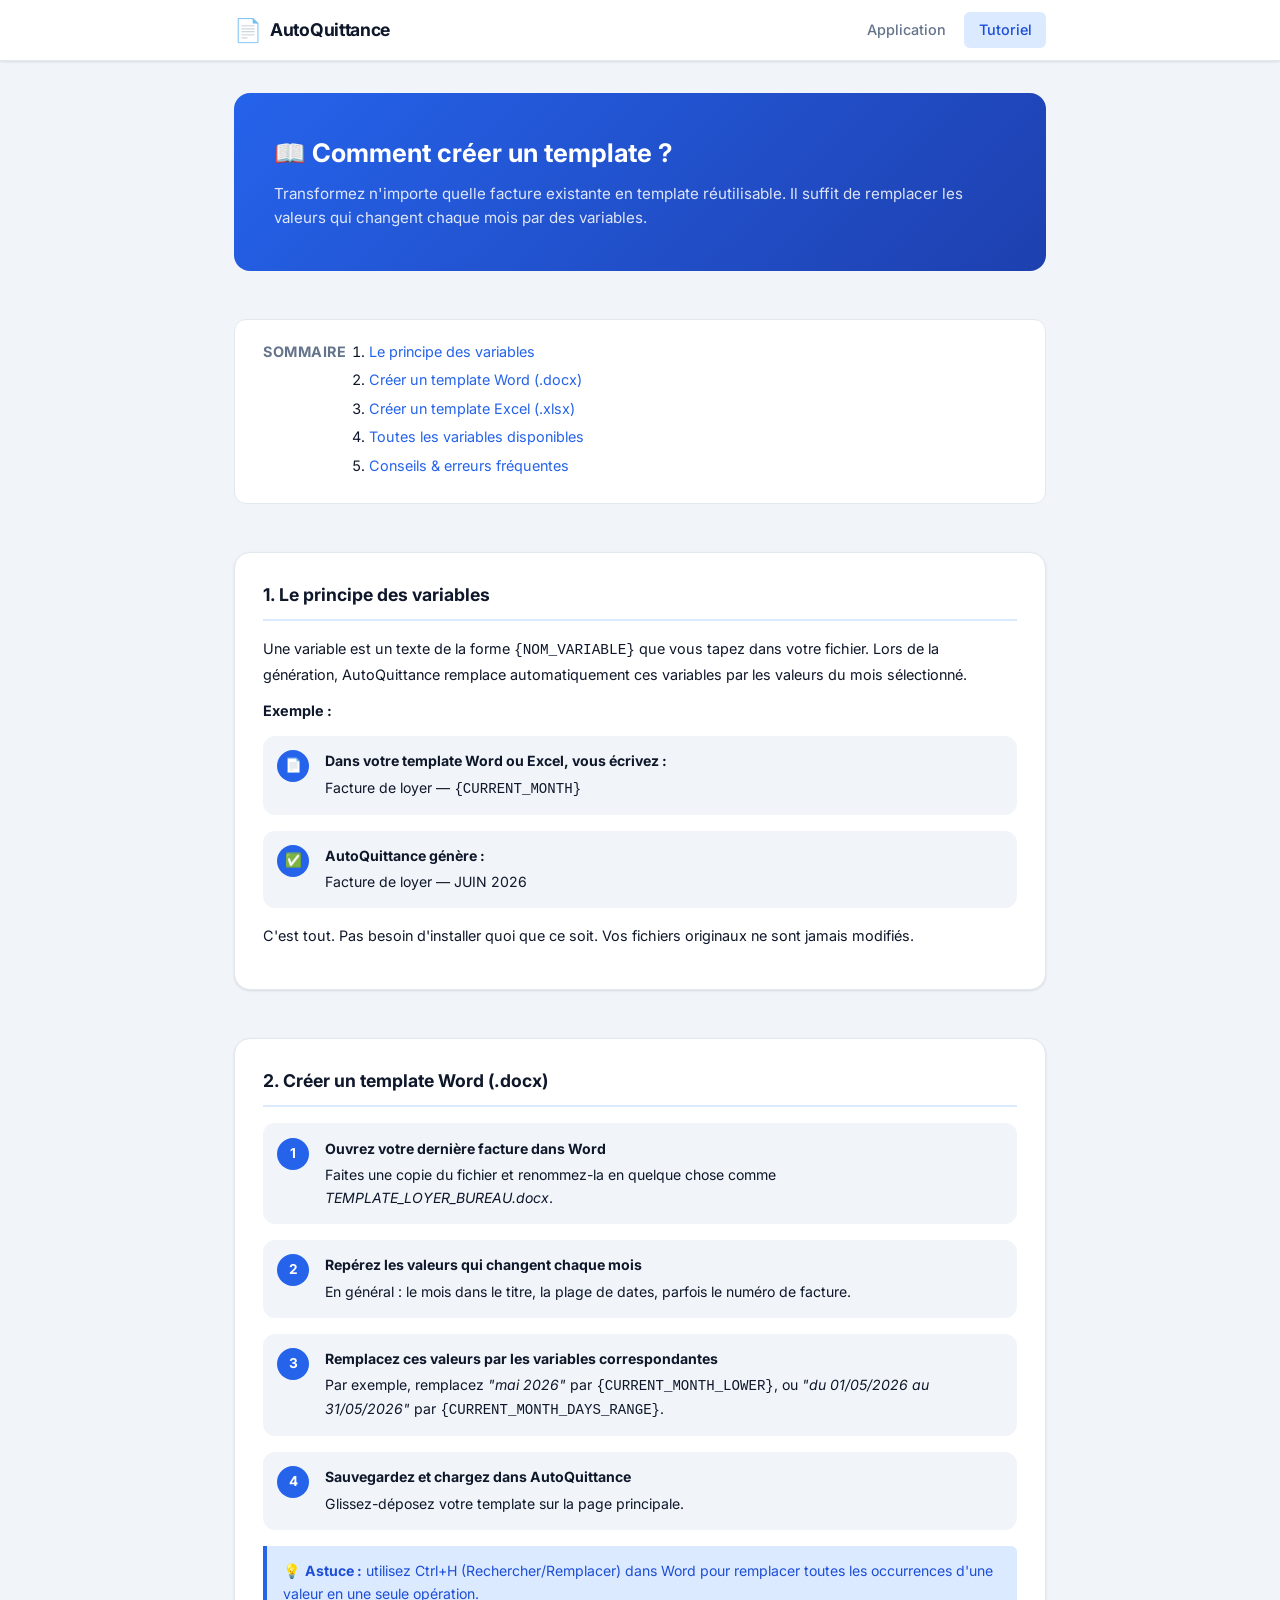
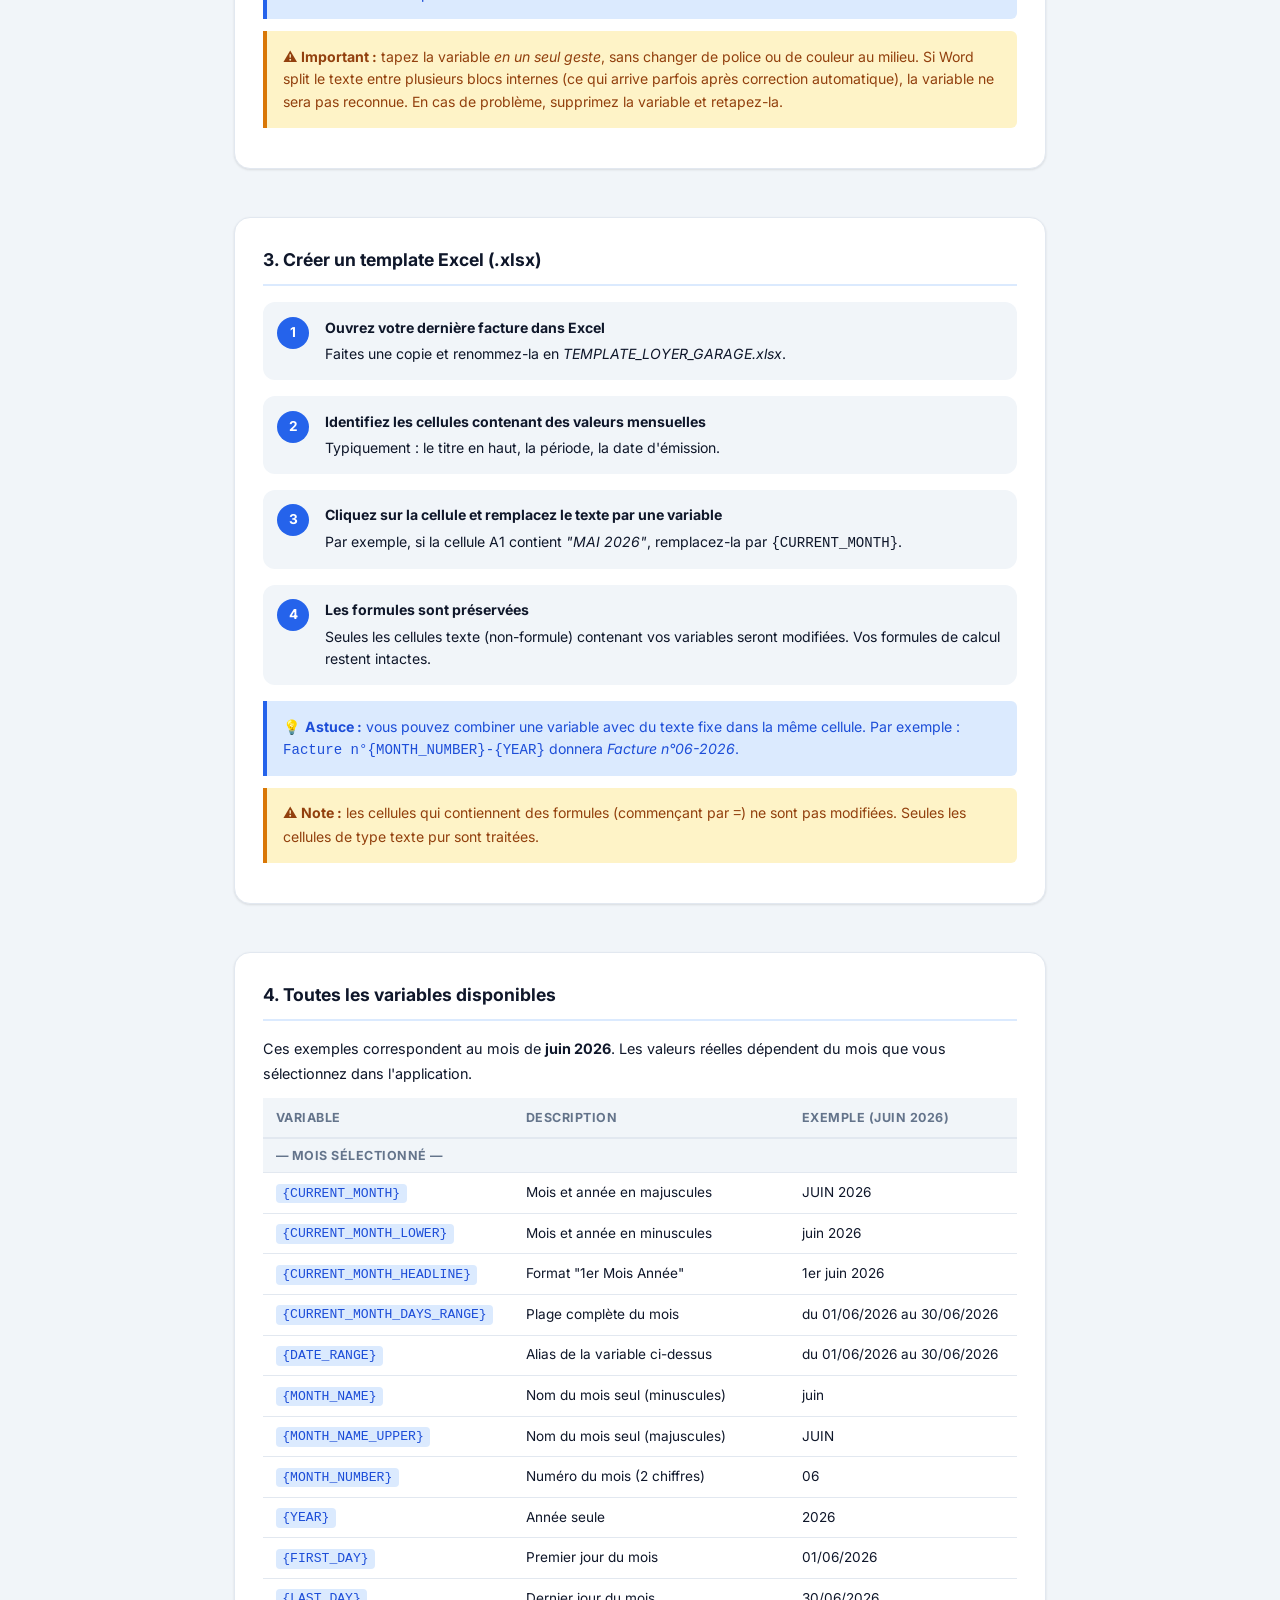
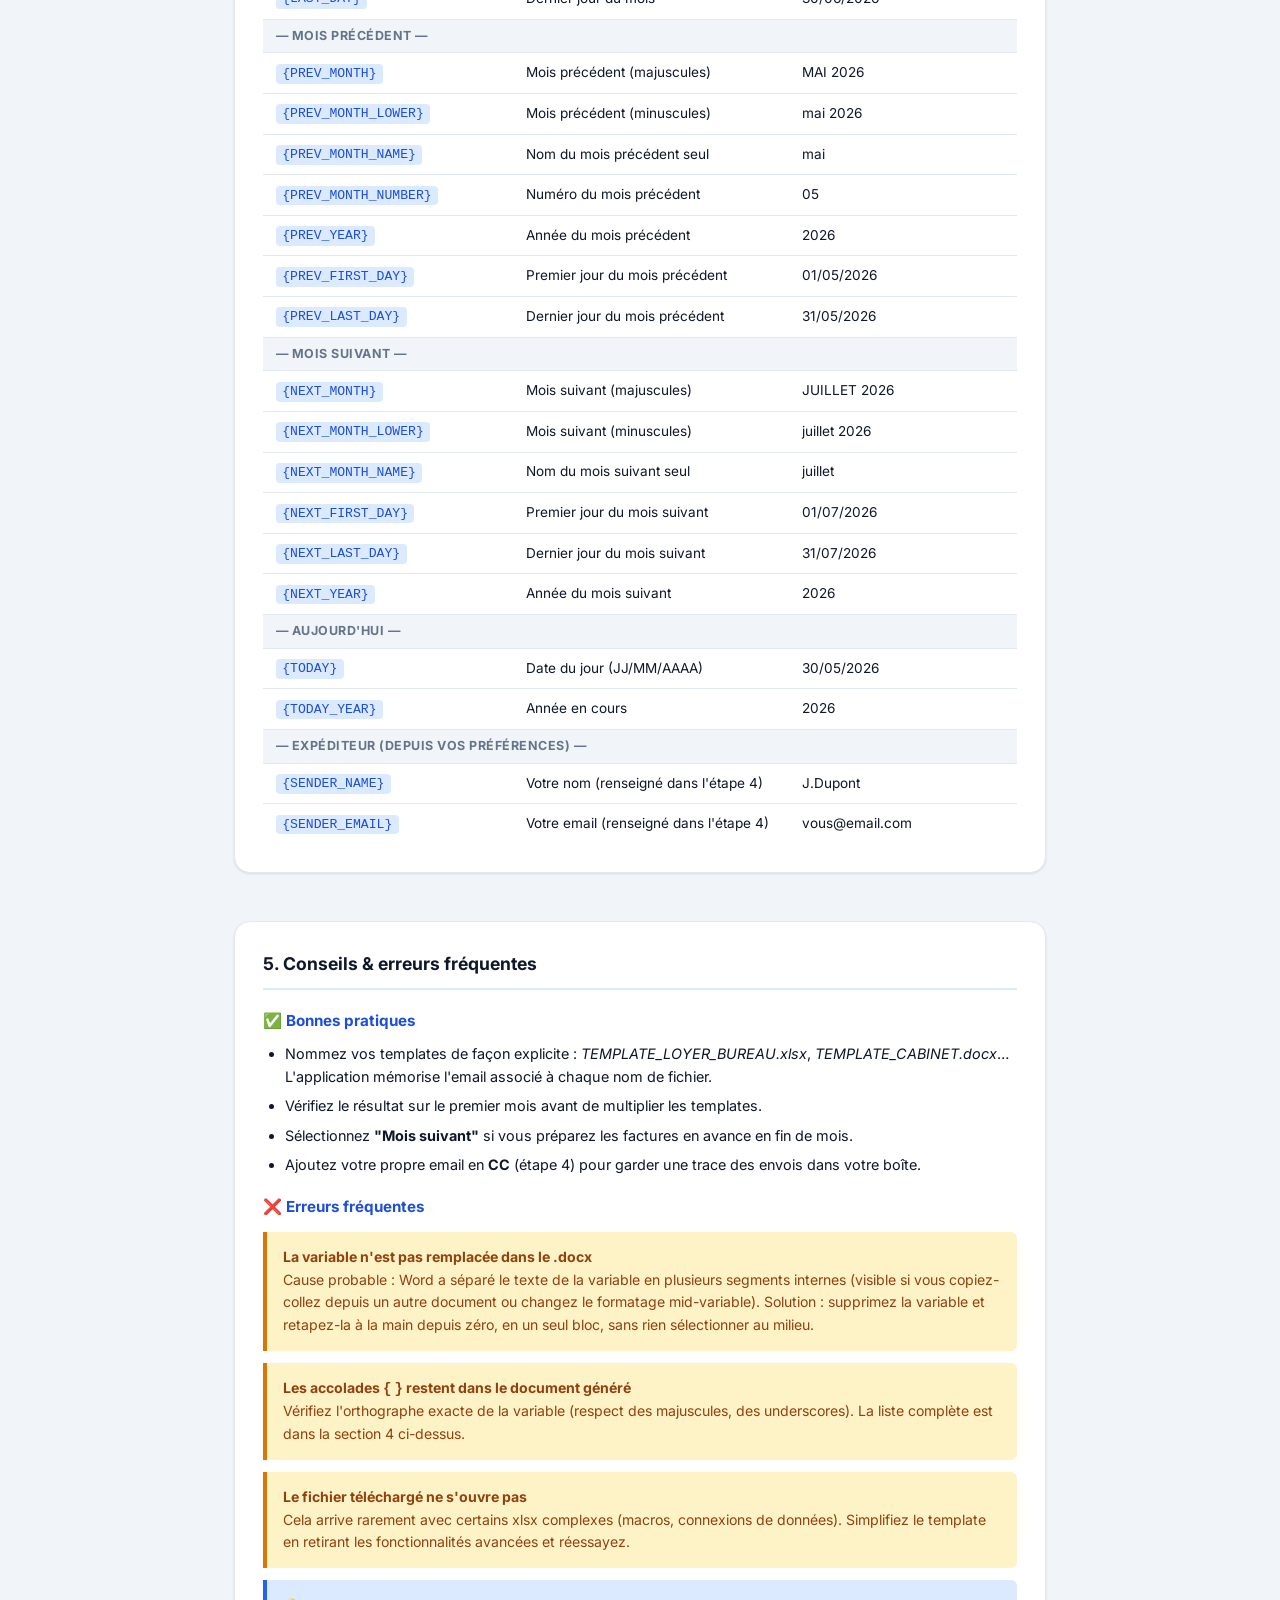
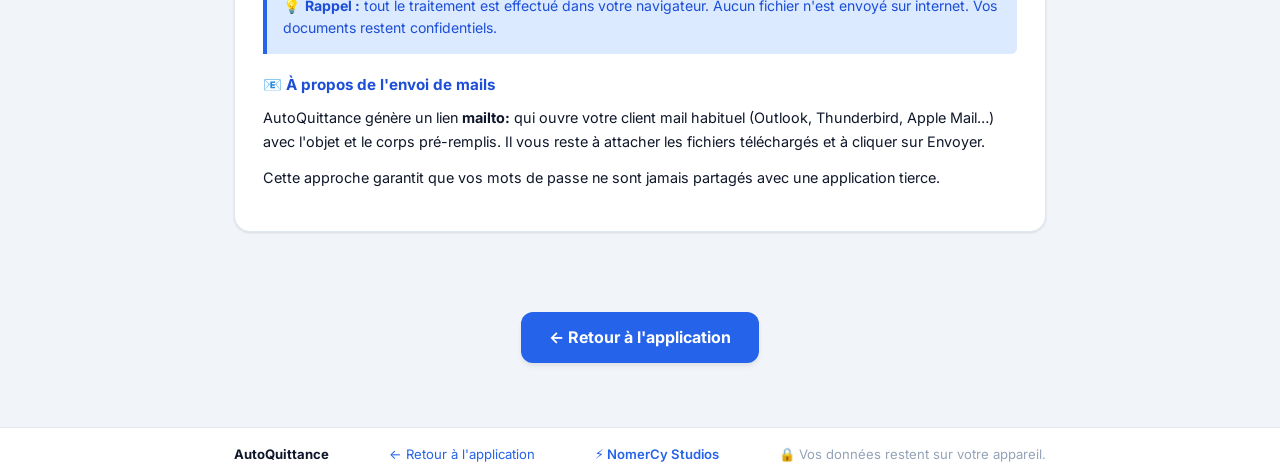
==== tutorial.html @ ab0f0307 "Initial commit - AutoQuittance v1.0" ====
<!DOCTYPE html>
<html lang="fr">
<head>
  <meta charset="UTF-8">
  <meta name="viewport" content="width=device-width, initial-scale=1.0">
  <title>Tutoriel — AutoQuittance</title>
  <link rel="preconnect" href="https://fonts.googleapis.com">
  <link rel="stylesheet" href="https://fonts.googleapis.com/css2?family=Inter:wght@400;500;600;700&display=swap">
  <link rel="stylesheet" href="style.css">
</head>
<body>

  <header>
    <div class="header-inner">
      <a href="index.html" class="logo">
        <span class="logo-icon">📄</span>
        <span class="logo-text">AutoQuittance</span>
      </a>
      <nav>
        <a href="index.html" class="nav-link">Application</a>
        <a href="tutorial.html" class="nav-link active">Tutoriel</a>
      </nav>
    </div>
  </header>

  <main class="tutorial-main">

    <!-- Hero -->
    <div class="tutorial-hero">
      <h1>📖 Comment créer un template ?</h1>
      <p>
        Transformez n'importe quelle facture existante en template réutilisable.
        Il suffit de remplacer les valeurs qui changent chaque mois par des variables.
      </p>
    </div>

    <!-- Table of contents -->
    <nav class="toc">
      <h3>Sommaire</h3>
      <ol>
        <li><a href="#principe">Le principe des variables</a></li>
        <li><a href="#word">Créer un template Word (.docx)</a></li>
        <li><a href="#excel">Créer un template Excel (.xlsx)</a></li>
        <li><a href="#variables">Toutes les variables disponibles</a></li>
        <li><a href="#conseils">Conseils &amp; erreurs fréquentes</a></li>
      </ol>
    </nav>

    <!-- Section 1: Principe -->
    <section class="tutorial-section" id="principe">
      <h2>1. Le principe des variables</h2>
      <p>
        Une variable est un texte de la forme <code>{NOM_VARIABLE}</code> que vous tapez
        dans votre fichier. Lors de la génération, AutoQuittance remplace automatiquement
        ces variables par les valeurs du mois sélectionné.
      </p>
      <p><strong>Exemple :</strong></p>
      <div class="step-block">
        <div class="step-number">📄</div>
        <div class="step-content">
          <strong>Dans votre template Word ou Excel, vous écrivez :</strong>
          Facture de loyer — <code>{CURRENT_MONTH}</code>
        </div>
      </div>
      <div class="step-block">
        <div class="step-number">✅</div>
        <div class="step-content">
          <strong>AutoQuittance génère :</strong>
          Facture de loyer — JUIN 2026
        </div>
      </div>
      <p>
        C'est tout. Pas besoin d'installer quoi que ce soit.
        Vos fichiers originaux ne sont jamais modifiés.
      </p>
    </section>

    <!-- Section 2: Word -->
    <section class="tutorial-section" id="word">
      <h2>2. Créer un template Word (.docx)</h2>

      <div class="step-block">
        <div class="step-number">1</div>
        <div class="step-content">
          <strong>Ouvrez votre dernière facture dans Word</strong>
          Faites une copie du fichier et renommez-la en quelque chose comme
          <em>TEMPLATE_LOYER_BUREAU.docx</em>.
        </div>
      </div>

      <div class="step-block">
        <div class="step-number">2</div>
        <div class="step-content">
          <strong>Repérez les valeurs qui changent chaque mois</strong>
          En général : le mois dans le titre, la plage de dates, parfois le numéro de facture.
        </div>
      </div>

      <div class="step-block">
        <div class="step-number">3</div>
        <div class="step-content">
          <strong>Remplacez ces valeurs par les variables correspondantes</strong>
          Par exemple, remplacez <em>"mai 2026"</em> par <code>{CURRENT_MONTH_LOWER}</code>,
          ou <em>"du 01/05/2026 au 31/05/2026"</em> par <code>{CURRENT_MONTH_DAYS_RANGE}</code>.
        </div>
      </div>

      <div class="step-block">
        <div class="step-number">4</div>
        <div class="step-content">
          <strong>Sauvegardez et chargez dans AutoQuittance</strong>
          Glissez-déposez votre template sur la page principale.
        </div>
      </div>

      <div class="tip-box">
        💡 <strong>Astuce :</strong> utilisez Ctrl+H (Rechercher/Remplacer) dans Word pour
        remplacer toutes les occurrences d'une valeur en une seule opération.
      </div>

      <div class="warning-box">
        ⚠️ <strong>Important :</strong> tapez la variable <em>en un seul geste</em>, sans
        changer de police ou de couleur au milieu. Si Word split le texte entre plusieurs
        blocs internes (ce qui arrive parfois après correction automatique), la variable
        ne sera pas reconnue. En cas de problème, supprimez la variable et retapez-la.
      </div>
    </section>

    <!-- Section 3: Excel -->
    <section class="tutorial-section" id="excel">
      <h2>3. Créer un template Excel (.xlsx)</h2>

      <div class="step-block">
        <div class="step-number">1</div>
        <div class="step-content">
          <strong>Ouvrez votre dernière facture dans Excel</strong>
          Faites une copie et renommez-la en <em>TEMPLATE_LOYER_GARAGE.xlsx</em>.
        </div>
      </div>

      <div class="step-block">
        <div class="step-number">2</div>
        <div class="step-content">
          <strong>Identifiez les cellules contenant des valeurs mensuelles</strong>
          Typiquement : le titre en haut, la période, la date d'émission.
        </div>
      </div>

      <div class="step-block">
        <div class="step-number">3</div>
        <div class="step-content">
          <strong>Cliquez sur la cellule et remplacez le texte par une variable</strong>
          Par exemple, si la cellule A1 contient <em>"MAI 2026"</em>,
          remplacez-la par <code>{CURRENT_MONTH}</code>.
        </div>
      </div>

      <div class="step-block">
        <div class="step-number">4</div>
        <div class="step-content">
          <strong>Les formules sont préservées</strong>
          Seules les cellules texte (non-formule) contenant vos variables seront modifiées.
          Vos formules de calcul restent intactes.
        </div>
      </div>

      <div class="tip-box">
        💡 <strong>Astuce :</strong> vous pouvez combiner une variable avec du texte fixe
        dans la même cellule. Par exemple : <code>Facture n°{MONTH_NUMBER}-{YEAR}</code>
        donnera <em>Facture n°06-2026</em>.
      </div>

      <div class="warning-box">
        ⚠️ <strong>Note :</strong> les cellules qui contiennent des formules (commençant
        par <code>=</code>) ne sont pas modifiées. Seules les cellules de type texte pur
        sont traitées.
      </div>
    </section>

    <!-- Section 4: Variables reference -->
    <section class="tutorial-section" id="variables">
      <h2>4. Toutes les variables disponibles</h2>
      <p>
        Ces exemples correspondent au mois de <strong>juin 2026</strong>.
        Les valeurs réelles dépendent du mois que vous sélectionnez dans l'application.
      </p>

      <table class="placeholder-table">
        <thead>
          <tr>
            <th>Variable</th>
            <th>Description</th>
            <th>Exemple (juin 2026)</th>
          </tr>
        </thead>
        <tbody>

          <tr class="section-header">
            <td colspan="3">— Mois sélectionné —</td>
          </tr>
          <tr>
            <td><code>{CURRENT_MONTH}</code></td>
            <td>Mois et année en majuscules</td>
            <td>JUIN 2026</td>
          </tr>
          <tr>
            <td><code>{CURRENT_MONTH_LOWER}</code></td>
            <td>Mois et année en minuscules</td>
            <td>juin 2026</td>
          </tr>
          <tr>
            <td><code>{CURRENT_MONTH_HEADLINE}</code></td>
            <td>Format "1er Mois Année"</td>
            <td>1er juin 2026</td>
          </tr>
          <tr>
            <td><code>{CURRENT_MONTH_DAYS_RANGE}</code></td>
            <td>Plage complète du mois</td>
            <td>du 01/06/2026 au 30/06/2026</td>
          </tr>
          <tr>
            <td><code>{DATE_RANGE}</code></td>
            <td>Alias de la variable ci-dessus</td>
            <td>du 01/06/2026 au 30/06/2026</td>
          </tr>
          <tr>
            <td><code>{MONTH_NAME}</code></td>
            <td>Nom du mois seul (minuscules)</td>
            <td>juin</td>
          </tr>
          <tr>
            <td><code>{MONTH_NAME_UPPER}</code></td>
            <td>Nom du mois seul (majuscules)</td>
            <td>JUIN</td>
          </tr>
          <tr>
            <td><code>{MONTH_NUMBER}</code></td>
            <td>Numéro du mois (2 chiffres)</td>
            <td>06</td>
          </tr>
          <tr>
            <td><code>{YEAR}</code></td>
            <td>Année seule</td>
            <td>2026</td>
          </tr>
          <tr>
            <td><code>{FIRST_DAY}</code></td>
            <td>Premier jour du mois</td>
            <td>01/06/2026</td>
          </tr>
          <tr>
            <td><code>{LAST_DAY}</code></td>
            <td>Dernier jour du mois</td>
            <td>30/06/2026</td>
          </tr>

          <tr class="section-header">
            <td colspan="3">— Mois précédent —</td>
          </tr>
          <tr>
            <td><code>{PREV_MONTH}</code></td>
            <td>Mois précédent (majuscules)</td>
            <td>MAI 2026</td>
          </tr>
          <tr>
            <td><code>{PREV_MONTH_LOWER}</code></td>
            <td>Mois précédent (minuscules)</td>
            <td>mai 2026</td>
          </tr>
          <tr>
            <td><code>{PREV_MONTH_NAME}</code></td>
            <td>Nom du mois précédent seul</td>
            <td>mai</td>
          </tr>
          <tr>
            <td><code>{PREV_MONTH_NUMBER}</code></td>
            <td>Numéro du mois précédent</td>
            <td>05</td>
          </tr>
          <tr>
            <td><code>{PREV_YEAR}</code></td>
            <td>Année du mois précédent</td>
            <td>2026</td>
          </tr>
          <tr>
            <td><code>{PREV_FIRST_DAY}</code></td>
            <td>Premier jour du mois précédent</td>
            <td>01/05/2026</td>
          </tr>
          <tr>
            <td><code>{PREV_LAST_DAY}</code></td>
            <td>Dernier jour du mois précédent</td>
            <td>31/05/2026</td>
          </tr>

          <tr class="section-header">
            <td colspan="3">— Mois suivant —</td>
          </tr>
          <tr>
            <td><code>{NEXT_MONTH}</code></td>
            <td>Mois suivant (majuscules)</td>
            <td>JUILLET 2026</td>
          </tr>
          <tr>
            <td><code>{NEXT_MONTH_LOWER}</code></td>
            <td>Mois suivant (minuscules)</td>
            <td>juillet 2026</td>
          </tr>
          <tr>
            <td><code>{NEXT_MONTH_NAME}</code></td>
            <td>Nom du mois suivant seul</td>
            <td>juillet</td>
          </tr>
          <tr>
            <td><code>{NEXT_FIRST_DAY}</code></td>
            <td>Premier jour du mois suivant</td>
            <td>01/07/2026</td>
          </tr>
          <tr>
            <td><code>{NEXT_LAST_DAY}</code></td>
            <td>Dernier jour du mois suivant</td>
            <td>31/07/2026</td>
          </tr>
          <tr>
            <td><code>{NEXT_YEAR}</code></td>
            <td>Année du mois suivant</td>
            <td>2026</td>
          </tr>

          <tr class="section-header">
            <td colspan="3">— Aujourd'hui —</td>
          </tr>
          <tr>
            <td><code>{TODAY}</code></td>
            <td>Date du jour (JJ/MM/AAAA)</td>
            <td>30/05/2026</td>
          </tr>
          <tr>
            <td><code>{TODAY_YEAR}</code></td>
            <td>Année en cours</td>
            <td>2026</td>
          </tr>

          <tr class="section-header">
            <td colspan="3">— Expéditeur (depuis vos préférences) —</td>
          </tr>
          <tr>
            <td><code>{SENDER_NAME}</code></td>
            <td>Votre nom (renseigné dans l'étape 4)</td>
            <td>J.Dupont</td>
          </tr>
          <tr>
            <td><code>{SENDER_EMAIL}</code></td>
            <td>Votre email (renseigné dans l'étape 4)</td>
            <td>vous@email.com</td>
          </tr>

        </tbody>
      </table>
    </section>

    <!-- Section 5: Tips -->
    <section class="tutorial-section" id="conseils">
      <h2>5. Conseils &amp; erreurs fréquentes</h2>

      <h3>✅ Bonnes pratiques</h3>
      <ul>
        <li>
          Nommez vos templates de façon explicite :
          <em>TEMPLATE_LOYER_BUREAU.xlsx</em>, <em>TEMPLATE_CABINET.docx</em>…
          L'application mémorise l'email associé à chaque nom de fichier.
        </li>
        <li>
          Vérifiez le résultat sur le premier mois avant de multiplier les templates.
        </li>
        <li>
          Sélectionnez <strong>"Mois suivant"</strong> si vous préparez les factures
          en avance en fin de mois.
        </li>
        <li>
          Ajoutez votre propre email en <strong>CC</strong> (étape 4) pour garder
          une trace des envois dans votre boîte.
        </li>
      </ul>

      <h3>❌ Erreurs fréquentes</h3>

      <div class="warning-box">
        <strong>La variable n'est pas remplacée dans le .docx</strong><br>
        Cause probable : Word a séparé le texte de la variable en plusieurs segments
        internes (visible si vous copiez-collez depuis un autre document ou changez le
        formatage mid-variable). Solution : supprimez la variable et retapez-la à la main
        depuis zéro, en un seul bloc, sans rien sélectionner au milieu.
      </div>

      <div class="warning-box">
        <strong>Les accolades <code>{</code> <code>}</code> restent dans le document généré</strong><br>
        Vérifiez l'orthographe exacte de la variable (respect des majuscules, des underscores).
        La liste complète est dans la section 4 ci-dessus.
      </div>

      <div class="warning-box">
        <strong>Le fichier téléchargé ne s'ouvre pas</strong><br>
        Cela arrive rarement avec certains xlsx complexes (macros, connexions de données).
        Simplifiez le template en retirant les fonctionnalités avancées et réessayez.
      </div>

      <div class="tip-box">
        💡 <strong>Rappel :</strong> tout le traitement est effectué dans votre navigateur.
        Aucun fichier n'est envoyé sur internet. Vos documents restent confidentiels.
      </div>

      <h3>📧 À propos de l'envoi de mails</h3>
      <p>
        AutoQuittance génère un lien <strong>mailto:</strong> qui ouvre votre client mail
        habituel (Outlook, Thunderbird, Apple Mail…) avec l'objet et le corps pré-remplis.
        Il vous reste à attacher les fichiers téléchargés et à cliquer sur Envoyer.
      </p>
      <p>
        Cette approche garantit que vos mots de passe ne sont jamais partagés avec
        une application tierce.
      </p>
    </section>

    <div style="text-align:center;margin:2rem 0;">
      <a href="index.html" class="generate-btn" style="display:inline-block;text-decoration:none">
        ← Retour à l'application
      </a>
    </div>

  </main>

  <footer>
    <div class="footer-inner">
      <span class="footer-brand">AutoQuittance</span>
      <a href="index.html">← Retour à l'application</a>
      <a href="http://www.nomercy-studios.com/" target="_blank" rel="noopener" class="footer-studio">⚡ NomerCy Studios</a>
      <span class="footer-privacy">🔒 Vos données restent sur votre appareil.</span>
    </div>
  </footer>

</body>
</html>
---- style.css ----
/* ============================================================
   AutoQuittance — style.css
   ============================================================ */

/* ---------- CSS Variables ---------- */
:root {
  --primary:       #2563eb;
  --primary-dark:  #1d4ed8;
  --primary-light: #dbeafe;
  --success:       #16a34a;
  --success-light: #dcfce7;
  --warning:       #d97706;
  --warning-light: #fef3c7;
  --danger:        #dc2626;
  --danger-light:  #fee2e2;

  --bg:            #f1f5f9;
  --bg-white:      #ffffff;
  --border:        #e2e8f0;
  --border-focus:  #93c5fd;

  --text:          #0f172a;
  --text-muted:    #64748b;
  --text-light:    #94a3b8;

  --radius-sm:     6px;
  --radius:        12px;
  --radius-lg:     16px;

  --shadow-sm:     0 1px 3px rgba(0,0,0,.07), 0 1px 2px rgba(0,0,0,.04);
  --shadow:        0 4px 6px -1px rgba(0,0,0,.07), 0 2px 4px -1px rgba(0,0,0,.04);
  --shadow-md:     0 10px 15px -3px rgba(0,0,0,.08), 0 4px 6px -2px rgba(0,0,0,.04);

  --font: 'Inter', system-ui, -apple-system, sans-serif;
}

/* ---------- Reset & Base ---------- */
*, *::before, *::after { box-sizing: border-box; margin: 0; padding: 0; }

html { scroll-behavior: smooth; }

body {
  font-family: var(--font);
  background: var(--bg);
  color: var(--text);
  line-height: 1.6;
  min-height: 100vh;
  display: flex;
  flex-direction: column;
}

a { color: var(--primary); text-decoration: none; }
a:hover { text-decoration: underline; }

/* ---------- Header ---------- */
header {
  background: var(--bg-white);
  border-bottom: 1px solid var(--border);
  position: sticky;
  top: 0;
  z-index: 100;
  box-shadow: var(--shadow-sm);
}

.header-inner {
  max-width: 860px;
  margin: 0 auto;
  padding: 0 1.5rem;
  height: 60px;
  display: flex;
  align-items: center;
  justify-content: space-between;
}

.logo {
  display: flex;
  align-items: center;
  gap: .5rem;
  text-decoration: none;
  color: var(--text);
}
.logo-icon { font-size: 1.4rem; }
.logo-text  { font-size: 1.1rem; font-weight: 700; letter-spacing: -.3px; }

nav { display: flex; gap: .25rem; }

.nav-link {
  padding: .4rem .9rem;
  border-radius: var(--radius-sm);
  font-size: .9rem;
  font-weight: 500;
  color: var(--text-muted);
  text-decoration: none;
  transition: background .15s, color .15s;
}
.nav-link:hover, .nav-link.active {
  background: var(--primary-light);
  color: var(--primary-dark);
  text-decoration: none;
}

/* ---------- Main ---------- */
main {
  flex: 1;
  max-width: 860px;
  width: 100%;
  margin: 2rem auto;
  padding: 0 1.5rem;
  display: flex;
  flex-direction: column;
  gap: 1.5rem;
}

/* ---------- Cards ---------- */
.card {
  background: var(--bg-white);
  border: 1px solid var(--border);
  border-radius: var(--radius-lg);
  padding: 1.75rem;
  box-shadow: var(--shadow-sm);
}

.card.hidden { display: none; }

.card-title {
  font-size: 1.05rem;
  font-weight: 700;
  color: var(--text);
  margin-bottom: 1.25rem;
  display: flex;
  align-items: center;
  gap: .75rem;
}

.step-badge {
  display: inline-flex;
  align-items: center;
  justify-content: center;
  width: 28px;
  height: 28px;
  border-radius: 50%;
  background: var(--primary);
  color: white;
  font-size: .8rem;
  font-weight: 700;
  flex-shrink: 0;
}

/* ---------- Period Buttons ---------- */
.period-buttons {
  display: grid;
  grid-template-columns: repeat(3, 1fr);
  gap: .75rem;
  margin-bottom: 1.25rem;
}

.period-btn {
  display: flex;
  flex-direction: column;
  align-items: center;
  gap: .35rem;
  padding: .9rem .5rem;
  border: 2px solid var(--border);
  border-radius: var(--radius);
  background: var(--bg-white);
  cursor: pointer;
  transition: border-color .15s, background .15s, transform .1s;
  font-family: var(--font);
}
.period-btn:hover {
  border-color: var(--border-focus);
  background: var(--primary-light);
}
.period-btn.active {
  border-color: var(--primary);
  background: var(--primary-light);
}
.period-btn:active { transform: scale(.97); }

.period-label {
  font-size: .78rem;
  font-weight: 600;
  color: var(--text-muted);
  text-transform: uppercase;
  letter-spacing: .5px;
}
.period-btn.active .period-label { color: var(--primary-dark); }

.period-value {
  font-size: 1rem;
  font-weight: 700;
  color: var(--text);
  text-transform: capitalize;
}
.period-btn.active .period-value { color: var(--primary-dark); }

/* ---------- Placeholders Details ---------- */
.placeholders-details {
  border: 1px solid var(--border);
  border-radius: var(--radius);
  overflow: hidden;
}

.placeholders-details summary {
  padding: .75rem 1rem;
  cursor: pointer;
  font-size: .9rem;
  font-weight: 600;
  color: var(--text-muted);
  background: var(--bg);
  list-style: none;
  user-select: none;
  transition: background .15s;
}
.placeholders-details summary::-webkit-details-marker { display: none; }
.placeholders-details summary:hover { background: var(--primary-light); color: var(--primary-dark); }
.placeholders-details[open] summary { border-bottom: 1px solid var(--border); }

.placeholders-grid {
  display: grid;
  grid-template-columns: repeat(auto-fill, minmax(280px, 1fr));
  gap: .5rem;
  padding: 1rem;
  background: var(--bg-white);
}

.placeholder-row {
  display: flex;
  align-items: center;
  gap: .5rem;
  padding: .4rem .6rem;
  background: var(--bg);
  border-radius: var(--radius-sm);
  font-size: .82rem;
  overflow: hidden;
}
.placeholder-row code {
  font-family: 'Courier New', monospace;
  font-size: .8rem;
  color: var(--primary-dark);
  background: var(--primary-light);
  padding: .1rem .35rem;
  border-radius: 4px;
  white-space: nowrap;
  flex-shrink: 0;
}
.placeholder-row .arrow { color: var(--text-light); font-size: .75rem; }
.placeholder-row strong {
  color: var(--text);
  white-space: nowrap;
  overflow: hidden;
  text-overflow: ellipsis;
}

.placeholders-note {
  padding: .75rem 1rem;
  font-size: .82rem;
  color: var(--text-muted);
  background: var(--warning-light);
  border-top: 1px solid var(--border);
}
.placeholders-note a { color: var(--warning); font-weight: 600; }

/* ---------- Dropzone ---------- */
.dropzone {
  border: 2px dashed var(--border);
  border-radius: var(--radius);
  padding: 2.5rem 1rem;
  text-align: center;
  transition: border-color .2s, background .2s;
  cursor: pointer;
}
.dropzone:hover, .dropzone.dragover {
  border-color: var(--primary);
  background: var(--primary-light);
}
.dropzone.dragover { border-style: solid; }

.dropzone-content { pointer-events: none; }
.dropzone-icon { font-size: 2.5rem; margin-bottom: .75rem; }
.dropzone-text { font-size: .95rem; color: var(--text-muted); margin-bottom: 1rem; }
.dropzone-text strong { color: var(--text); }

.browse-btn {
  pointer-events: all;
  display: inline-block;
  padding: .5rem 1.2rem;
  background: var(--primary);
  color: white;
  border-radius: var(--radius-sm);
  font-size: .9rem;
  font-weight: 600;
  cursor: pointer;
  transition: background .15s;
}
.browse-btn:hover { background: var(--primary-dark); text-decoration: none; }

.upload-note {
  margin-top: .75rem;
  font-size: .8rem;
  color: var(--text-light);
  text-align: center;
}

/* ---------- File List ---------- */
.file-row {
  display: flex;
  align-items: center;
  gap: .75rem;
  padding: .75rem;
  border: 1px solid var(--border);
  border-radius: var(--radius-sm);
  margin-bottom: .5rem;
  background: var(--bg);
  transition: border-color .15s;
}
.file-row:hover { border-color: var(--border-focus); }

.file-icon { font-size: 1.5rem; flex-shrink: 0; }

.file-info { flex: 1; min-width: 0; }
.file-name {
  font-size: .9rem;
  font-weight: 600;
  white-space: nowrap;
  overflow: hidden;
  text-overflow: ellipsis;
  color: var(--text);
}
.file-size { font-size: .78rem; color: var(--text-muted); }

.recipient-input {
  padding: .4rem .7rem;
  border: 1px solid var(--border);
  border-radius: var(--radius-sm);
  font-size: .85rem;
  font-family: var(--font);
  width: 220px;
  transition: border-color .15s, box-shadow .15s;
  background: var(--bg-white);
}
.recipient-input:focus {
  outline: none;
  border-color: var(--primary);
  box-shadow: 0 0 0 3px var(--primary-light);
}

.file-remove {
  background: none;
  border: none;
  color: var(--text-light);
  font-size: 1rem;
  cursor: pointer;
  padding: .25rem .4rem;
  border-radius: var(--radius-sm);
  flex-shrink: 0;
  transition: color .15s, background .15s;
}
.file-remove:hover { color: var(--danger); background: var(--danger-light); }

.recipients-note {
  margin-top: .75rem;
  font-size: .8rem;
  color: var(--text-light);
}

/* ---------- Preferences ---------- */
.prefs-grid {
  display: grid;
  grid-template-columns: 1fr 1fr;
  gap: 1rem;
  margin-bottom: 1.5rem;
}

.pref-field { display: flex; flex-direction: column; gap: .35rem; }
.pref-field.pref-full { grid-column: 1 / -1; }

.pref-field label {
  font-size: .85rem;
  font-weight: 600;
  color: var(--text);
}

.pref-hint {
  font-weight: 400;
  color: var(--text-muted);
  font-size: .78rem;
}
.pref-hint code {
  font-size: .78rem;
  background: var(--primary-light);
  color: var(--primary-dark);
  padding: .05rem .3rem;
  border-radius: 3px;
}

.pref-field input,
.pref-field textarea {
  padding: .55rem .8rem;
  border: 1px solid var(--border);
  border-radius: var(--radius-sm);
  font-size: .88rem;
  font-family: var(--font);
  color: var(--text);
  background: var(--bg-white);
  transition: border-color .15s, box-shadow .15s;
  resize: vertical;
}
.pref-field input:focus,
.pref-field textarea:focus {
  outline: none;
  border-color: var(--primary);
  box-shadow: 0 0 0 3px var(--primary-light);
}

/* ---------- Generate Button ---------- */
.generate-row { display: flex; flex-direction: column; align-items: flex-start; gap: .5rem; }

.generate-btn {
  padding: .8rem 1.75rem;
  background: var(--primary);
  color: white;
  border: none;
  border-radius: var(--radius);
  font-size: 1rem;
  font-weight: 700;
  font-family: var(--font);
  cursor: pointer;
  transition: background .15s, transform .1s, box-shadow .15s;
  box-shadow: var(--shadow);
}
.generate-btn:hover:not(:disabled) {
  background: var(--primary-dark);
  box-shadow: var(--shadow-md);
}
.generate-btn:active:not(:disabled) { transform: scale(.98); }
.generate-btn:disabled {
  background: var(--text-light);
  cursor: not-allowed;
  box-shadow: none;
}

.generate-hint { font-size: .82rem; color: var(--text-muted); }

/* ---------- Results ---------- */
.results-section { margin-bottom: 1.5rem; }
.results-section h3 {
  font-size: .95rem;
  font-weight: 700;
  color: var(--text);
  margin-bottom: .75rem;
  padding-bottom: .5rem;
  border-bottom: 1px solid var(--border);
}

.download-grid {
  display: flex;
  flex-direction: column;
  gap: .5rem;
}

.download-item {
  display: flex;
  align-items: center;
  gap: .75rem;
  padding: .65rem .9rem;
  border: 1px solid var(--border);
  border-radius: var(--radius-sm);
  background: var(--bg);
}

.download-btn {
  display: inline-flex;
  align-items: center;
  gap: .4rem;
  padding: .4rem .9rem;
  background: var(--success);
  color: white;
  border: none;
  border-radius: var(--radius-sm);
  font-size: .85rem;
  font-weight: 600;
  font-family: var(--font);
  cursor: pointer;
  transition: background .15s;
  flex-shrink: 0;
}
.download-btn:hover { background: #15803d; }

.download-filename {
  font-size: .88rem;
  color: var(--text-muted);
  white-space: nowrap;
  overflow: hidden;
  text-overflow: ellipsis;
}

.error-item {
  padding: .65rem .9rem;
  background: var(--danger-light);
  border: 1px solid #fca5a5;
  border-radius: var(--radius-sm);
  font-size: .85rem;
  color: var(--danger);
}

.mail-card {
  border: 1px solid var(--border);
  border-radius: var(--radius);
  overflow: hidden;
  margin-bottom: .75rem;
}

.mail-card-header {
  display: flex;
  align-items: center;
  justify-content: space-between;
  padding: .75rem 1rem;
  background: var(--bg);
  border-bottom: 1px solid var(--border);
  flex-wrap: wrap;
  gap: .5rem;
}

.mail-recipient-label { font-size: .9rem; color: var(--text-muted); }
.mail-recipient-label strong { color: var(--text); font-weight: 700; }

.mail-files-tag {
  font-size: .78rem;
  color: var(--text-muted);
  background: var(--border);
  padding: .15rem .5rem;
  border-radius: 100px;
}

.mail-card-body { padding: .9rem 1rem; }

.mail-subject-preview {
  font-size: .85rem;
  color: var(--text-muted);
  margin-bottom: .75rem;
}
.mail-subject-preview strong { color: var(--text); }

.mail-actions {
  display: flex;
  gap: .5rem;
  flex-wrap: wrap;
}

.mailto-btn {
  display: inline-flex;
  align-items: center;
  gap: .4rem;
  padding: .45rem 1rem;
  background: var(--primary);
  color: white;
  border-radius: var(--radius-sm);
  font-size: .85rem;
  font-weight: 600;
  text-decoration: none;
  transition: background .15s;
}
.mailto-btn:hover { background: var(--primary-dark); text-decoration: none; }

.copy-btn {
  display: inline-flex;
  align-items: center;
  gap: .4rem;
  padding: .45rem 1rem;
  background: var(--bg-white);
  color: var(--text);
  border: 1px solid var(--border);
  border-radius: var(--radius-sm);
  font-size: .85rem;
  font-weight: 600;
  font-family: var(--font);
  cursor: pointer;
  transition: background .15s, border-color .15s;
}
.copy-btn:hover { background: var(--bg); border-color: var(--primary); }

.mail-attach-note {
  margin-top: .65rem;
  font-size: .8rem;
  color: var(--warning);
  background: var(--warning-light);
  padding: .4rem .65rem;
  border-radius: var(--radius-sm);
}

.mail-no-recipient {
  padding: .65rem .9rem;
  background: var(--warning-light);
  border: 1px solid #fcd34d;
  border-radius: var(--radius-sm);
  font-size: .88rem;
  color: var(--warning);
}

/* ---------- Footer ---------- */
footer {
  background: var(--bg-white);
  border-top: 1px solid var(--border);
  margin-top: auto;
}

.footer-inner {
  max-width: 860px;
  margin: 0 auto;
  padding: 1rem 1.5rem;
  display: flex;
  align-items: center;
  justify-content: space-between;
  gap: 1rem;
  font-size: .82rem;
  color: var(--text-muted);
  flex-wrap: wrap;
}

.footer-brand { font-weight: 700; color: var(--text); }
.footer-privacy { color: var(--text-light); }
.footer-studio {
  font-weight: 600;
  color: var(--primary);
  transition: color .15s;
}
.footer-studio:hover { color: var(--primary-dark); }

/* ---------- Tutorial page ---------- */
.tutorial-main {
  max-width: 860px;
  margin: 2rem auto;
  padding: 0 1.5rem;
}

.tutorial-hero {
  background: linear-gradient(135deg, var(--primary) 0%, #1e40af 100%);
  color: white;
  padding: 2.5rem;
  border-radius: var(--radius-lg);
  margin-bottom: 1.5rem;
}
.tutorial-hero h1 { font-size: 1.6rem; margin-bottom: .5rem; }
.tutorial-hero p { opacity: .85; font-size: .95rem; }

.toc {
  background: var(--bg-white);
  border: 1px solid var(--border);
  border-radius: var(--radius);
  padding: 1.25rem 1.75rem;
  margin-bottom: 1.5rem;
}
.toc h3 { font-size: .9rem; color: var(--text-muted); margin-bottom: .75rem; text-transform: uppercase; letter-spacing: .5px; }
.toc ol { padding-left: 1.2rem; }
.toc li { margin-bottom: .35rem; font-size: .9rem; }

.tutorial-section {
  background: var(--bg-white);
  border: 1px solid var(--border);
  border-radius: var(--radius-lg);
  padding: 1.75rem;
  margin-bottom: 1.5rem;
  box-shadow: var(--shadow-sm);
}
.tutorial-section h2 {
  font-size: 1.1rem;
  font-weight: 700;
  margin-bottom: 1rem;
  padding-bottom: .65rem;
  border-bottom: 2px solid var(--primary-light);
  color: var(--text);
}
.tutorial-section h3 {
  font-size: .95rem;
  font-weight: 700;
  color: var(--primary-dark);
  margin: 1.2rem 0 .5rem;
}
.tutorial-section p { font-size: .9rem; color: var(--text); margin-bottom: .75rem; line-height: 1.7; }
.tutorial-section ul, .tutorial-section ol { padding-left: 1.4rem; font-size: .9rem; margin-bottom: .75rem; }
.tutorial-section li { margin-bottom: .4rem; line-height: 1.6; }

.tip-box {
  background: var(--primary-light);
  border-left: 4px solid var(--primary);
  padding: .9rem 1rem;
  border-radius: 0 var(--radius-sm) var(--radius-sm) 0;
  font-size: .88rem;
  color: var(--primary-dark);
  margin: .75rem 0;
}
.warning-box {
  background: var(--warning-light);
  border-left: 4px solid var(--warning);
  padding: .9rem 1rem;
  border-radius: 0 var(--radius-sm) var(--radius-sm) 0;
  font-size: .88rem;
  color: #92400e;
  margin: .75rem 0;
}

/* Placeholder reference table */
.placeholder-table {
  width: 100%;
  border-collapse: collapse;
  font-size: .85rem;
  margin-top: .75rem;
}
.placeholder-table th {
  background: var(--bg);
  padding: .6rem .8rem;
  text-align: left;
  font-weight: 700;
  font-size: .78rem;
  text-transform: uppercase;
  letter-spacing: .5px;
  color: var(--text-muted);
  border-bottom: 2px solid var(--border);
}
.placeholder-table td {
  padding: .55rem .8rem;
  border-bottom: 1px solid var(--border);
  vertical-align: middle;
}
.placeholder-table tr:last-child td { border-bottom: none; }
.placeholder-table tr:hover td { background: var(--bg); }
.placeholder-table code {
  font-family: 'Courier New', monospace;
  font-size: .82rem;
  color: var(--primary-dark);
  background: var(--primary-light);
  padding: .15rem .4rem;
  border-radius: 4px;
  white-space: nowrap;
}
.placeholder-table .section-header td {
  background: var(--bg);
  font-weight: 700;
  font-size: .78rem;
  text-transform: uppercase;
  letter-spacing: .5px;
  color: var(--text-muted);
  padding: .4rem .8rem;
}

/* Step indicator in tutorial */
.step-block {
  display: flex;
  gap: 1rem;
  align-items: flex-start;
  margin-bottom: 1rem;
  padding: .9rem;
  background: var(--bg);
  border-radius: var(--radius);
}
.step-number {
  display: flex;
  align-items: center;
  justify-content: center;
  width: 32px;
  height: 32px;
  border-radius: 50%;
  background: var(--primary);
  color: white;
  font-weight: 700;
  font-size: .85rem;
  flex-shrink: 0;
}
.step-content { flex: 1; font-size: .88rem; }
.step-content strong { display: block; margin-bottom: .25rem; }

/* ---------- Preview Button ---------- */
.preview-btn {
  display: inline-flex;
  align-items: center;
  gap: .4rem;
  padding: .4rem .9rem;
  background: var(--bg-white);
  color: var(--text);
  border: 1px solid var(--border);
  border-radius: var(--radius-sm);
  font-size: .85rem;
  font-weight: 600;
  font-family: var(--font);
  cursor: pointer;
  flex-shrink: 0;
  transition: background .15s, border-color .15s, color .15s;
}
.preview-btn:hover {
  background: var(--primary-light);
  border-color: var(--primary);
  color: var(--primary-dark);
}

/* ---------- Preview Modal ---------- */
.modal-overlay {
  position: fixed;
  inset: 0;
  background: rgba(0, 0, 0, .55);
  z-index: 1000;
  display: flex;
  align-items: center;
  justify-content: center;
  padding: 1.5rem;
  backdrop-filter: blur(2px);
}
.modal-overlay.hidden { display: none; }

.modal {
  background: var(--bg-white);
  border-radius: var(--radius-lg);
  width: 100%;
  max-width: 820px;
  max-height: 88vh;
  display: flex;
  flex-direction: column;
  box-shadow: 0 25px 50px -12px rgba(0,0,0,.3);
  overflow: hidden;
  animation: modal-in .15s ease-out;
}

@keyframes modal-in {
  from { opacity: 0; transform: scale(.96) translateY(8px); }
  to   { opacity: 1; transform: scale(1)  translateY(0); }
}

.modal-header {
  display: flex;
  align-items: center;
  justify-content: space-between;
  padding: 1rem 1.25rem;
  border-bottom: 1px solid var(--border);
  flex-shrink: 0;
  gap: .75rem;
}
.modal-title {
  font-size: .95rem;
  font-weight: 700;
  color: var(--text);
  white-space: nowrap;
  overflow: hidden;
  text-overflow: ellipsis;
  flex: 1;
}
.modal-header-actions { display: flex; gap: .5rem; align-items: center; flex-shrink: 0; }

.modal-dl-btn {
  padding: .35rem .85rem;
  background: var(--success);
  color: white;
  border: none;
  border-radius: var(--radius-sm);
  font-size: .82rem;
  font-weight: 600;
  font-family: var(--font);
  cursor: pointer;
  transition: background .15s;
}
.modal-dl-btn:hover { background: #15803d; }

.modal-close {
  background: none;
  border: none;
  font-size: 1rem;
  cursor: pointer;
  color: var(--text-muted);
  padding: .3rem .5rem;
  border-radius: var(--radius-sm);
  transition: color .15s, background .15s;
  line-height: 1;
}
.modal-close:hover { color: var(--danger); background: var(--danger-light); }

.modal-body {
  flex: 1;
  overflow-y: auto;
  padding: 1.5rem;
  background: var(--bg);
}

/* docx-preview resets — force white page feel inside the modal */
.modal-body .docx-wrapper {
  background: var(--bg) !important;
  padding: 0 !important;
}
.modal-body .docx-wrapper section.docx {
  width: 100% !important;
  min-height: unset !important;
  padding: 2cm !important;
  margin-bottom: 1rem !important;
  box-shadow: var(--shadow-md) !important;
  border-radius: var(--radius) !important;
}

/* xlsx table preview */
.xlsx-sheet-title {
  font-size: .82rem;
  font-weight: 700;
  color: var(--text-muted);
  text-transform: uppercase;
  letter-spacing: .5px;
  margin: 1rem 0 .4rem;
  padding: .3rem .6rem;
  background: var(--border);
  border-radius: var(--radius-sm);
  display: inline-block;
}
.xlsx-sheet-title:first-child { margin-top: 0; }
.xlsx-scroll { overflow-x: auto; border-radius: var(--radius-sm); }
.xlsx-preview-table {
  border-collapse: collapse;
  font-size: .8rem;
  white-space: nowrap;
  background: var(--bg-white);
}
.xlsx-preview-table td, .xlsx-preview-table th {
  border: 1px solid var(--border);
  padding: .3rem .55rem;
  vertical-align: middle;
}
.xlsx-preview-table th { background: var(--bg); font-weight: 600; }
.xlsx-preview-table tr:hover td { background: var(--primary-light); }

.modal-loading {
  display: flex;
  align-items: center;
  justify-content: center;
  padding: 3rem;
  color: var(--text-muted);
  font-size: .9rem;
  gap: .5rem;
}
.modal-error {
  padding: 1rem;
  background: var(--danger-light);
  border: 1px solid #fca5a5;
  border-radius: var(--radius-sm);
  color: var(--danger);
  font-size: .88rem;
}

/* ---------- Responsive ---------- */
@media (max-width: 640px) {
  main { margin: 1rem auto; padding: 0 1rem; }
  .card { padding: 1.25rem; }
  .period-buttons { grid-template-columns: 1fr; }
  .prefs-grid { grid-template-columns: 1fr; }
  .pref-field.pref-full { grid-column: 1; }
  .recipient-input { width: 100%; }
  .file-row { flex-wrap: wrap; }
  .header-inner { padding: 0 1rem; }
  .footer-inner { flex-direction: column; text-align: center; }
  .mail-card-header { flex-direction: column; align-items: flex-start; }
}
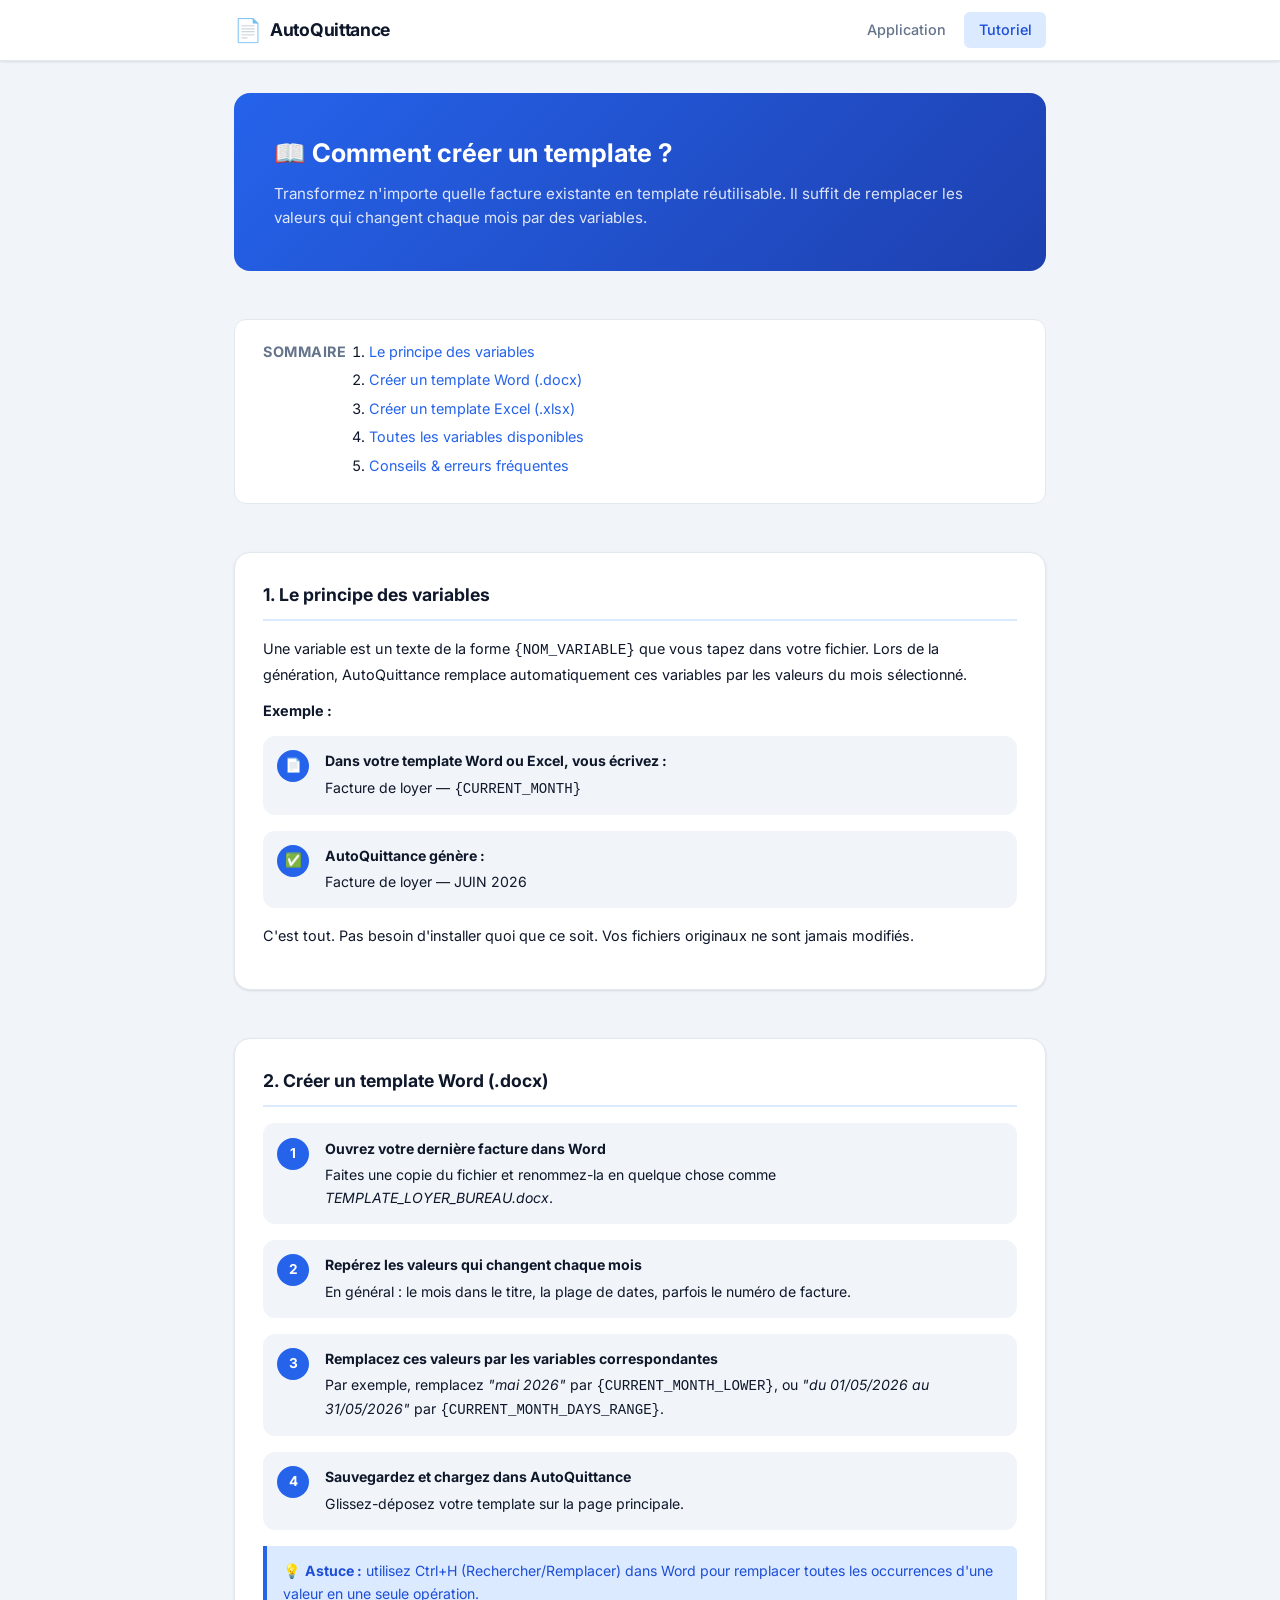
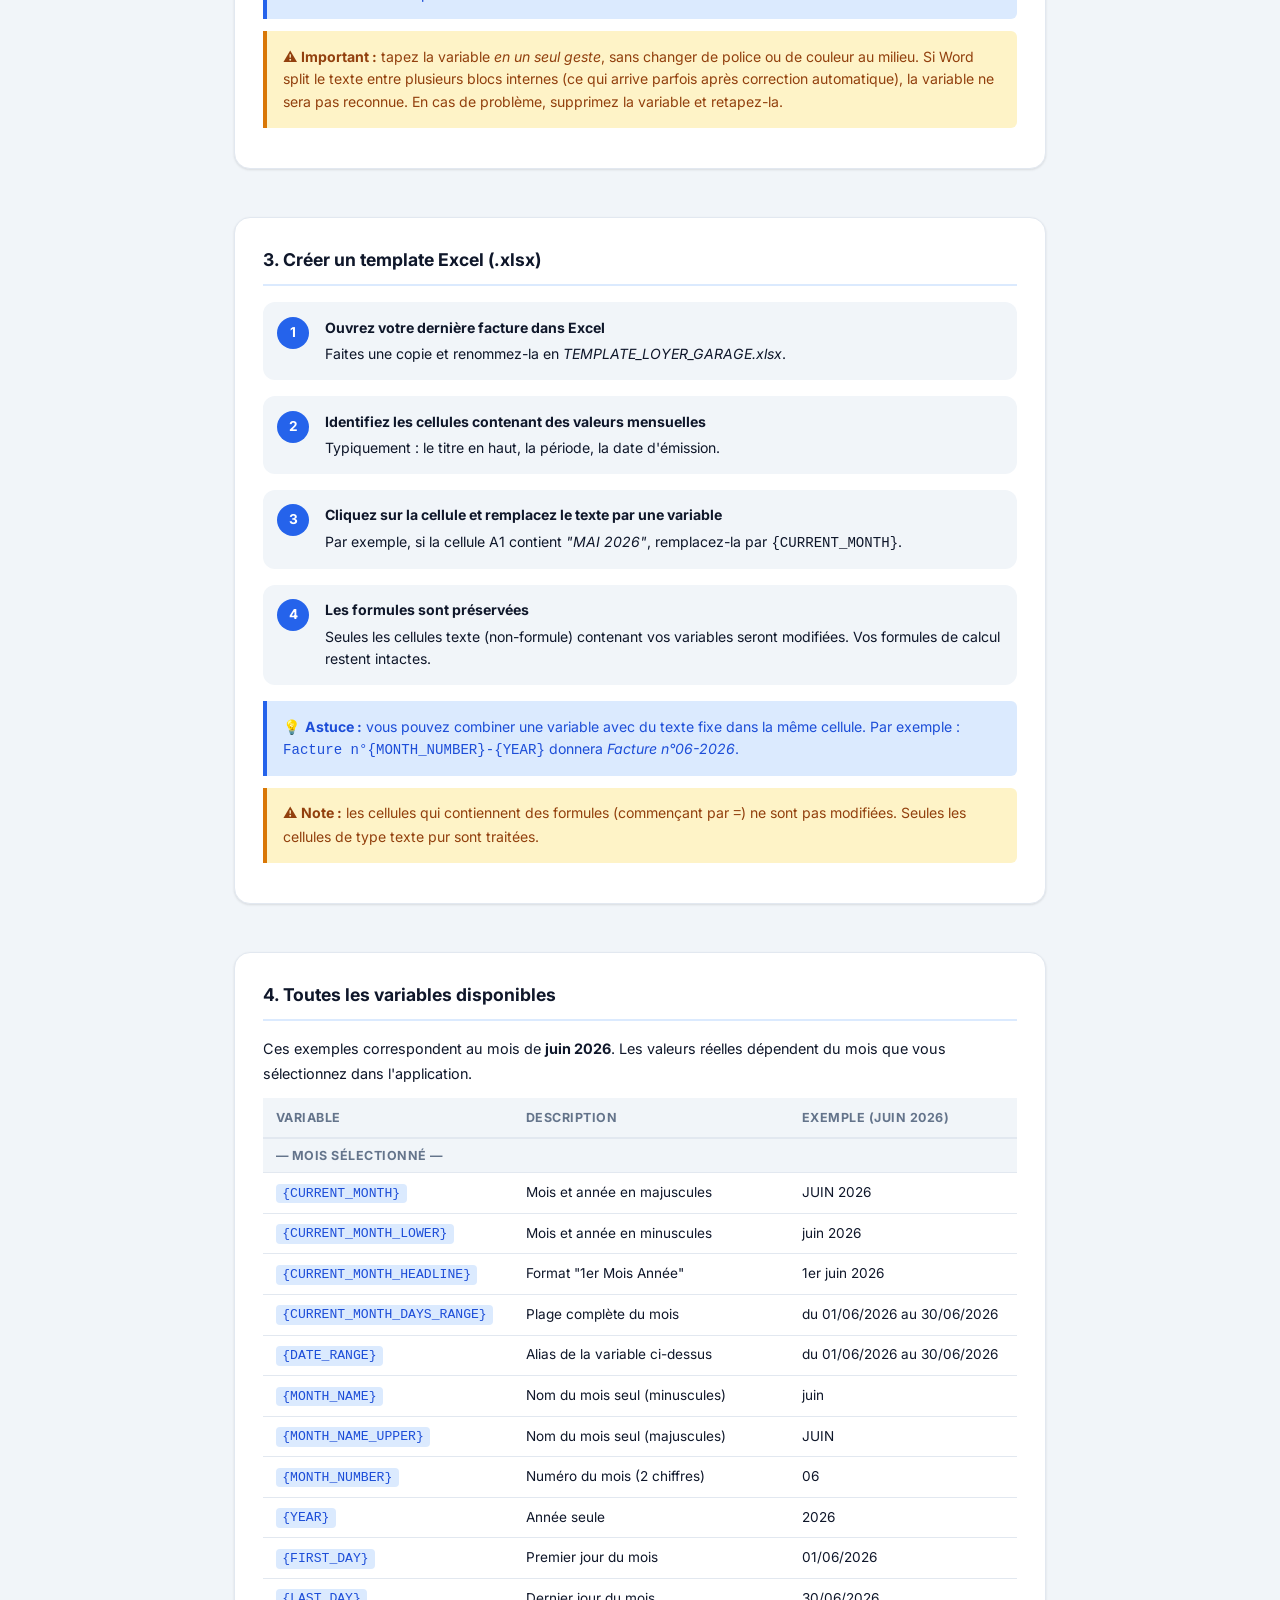
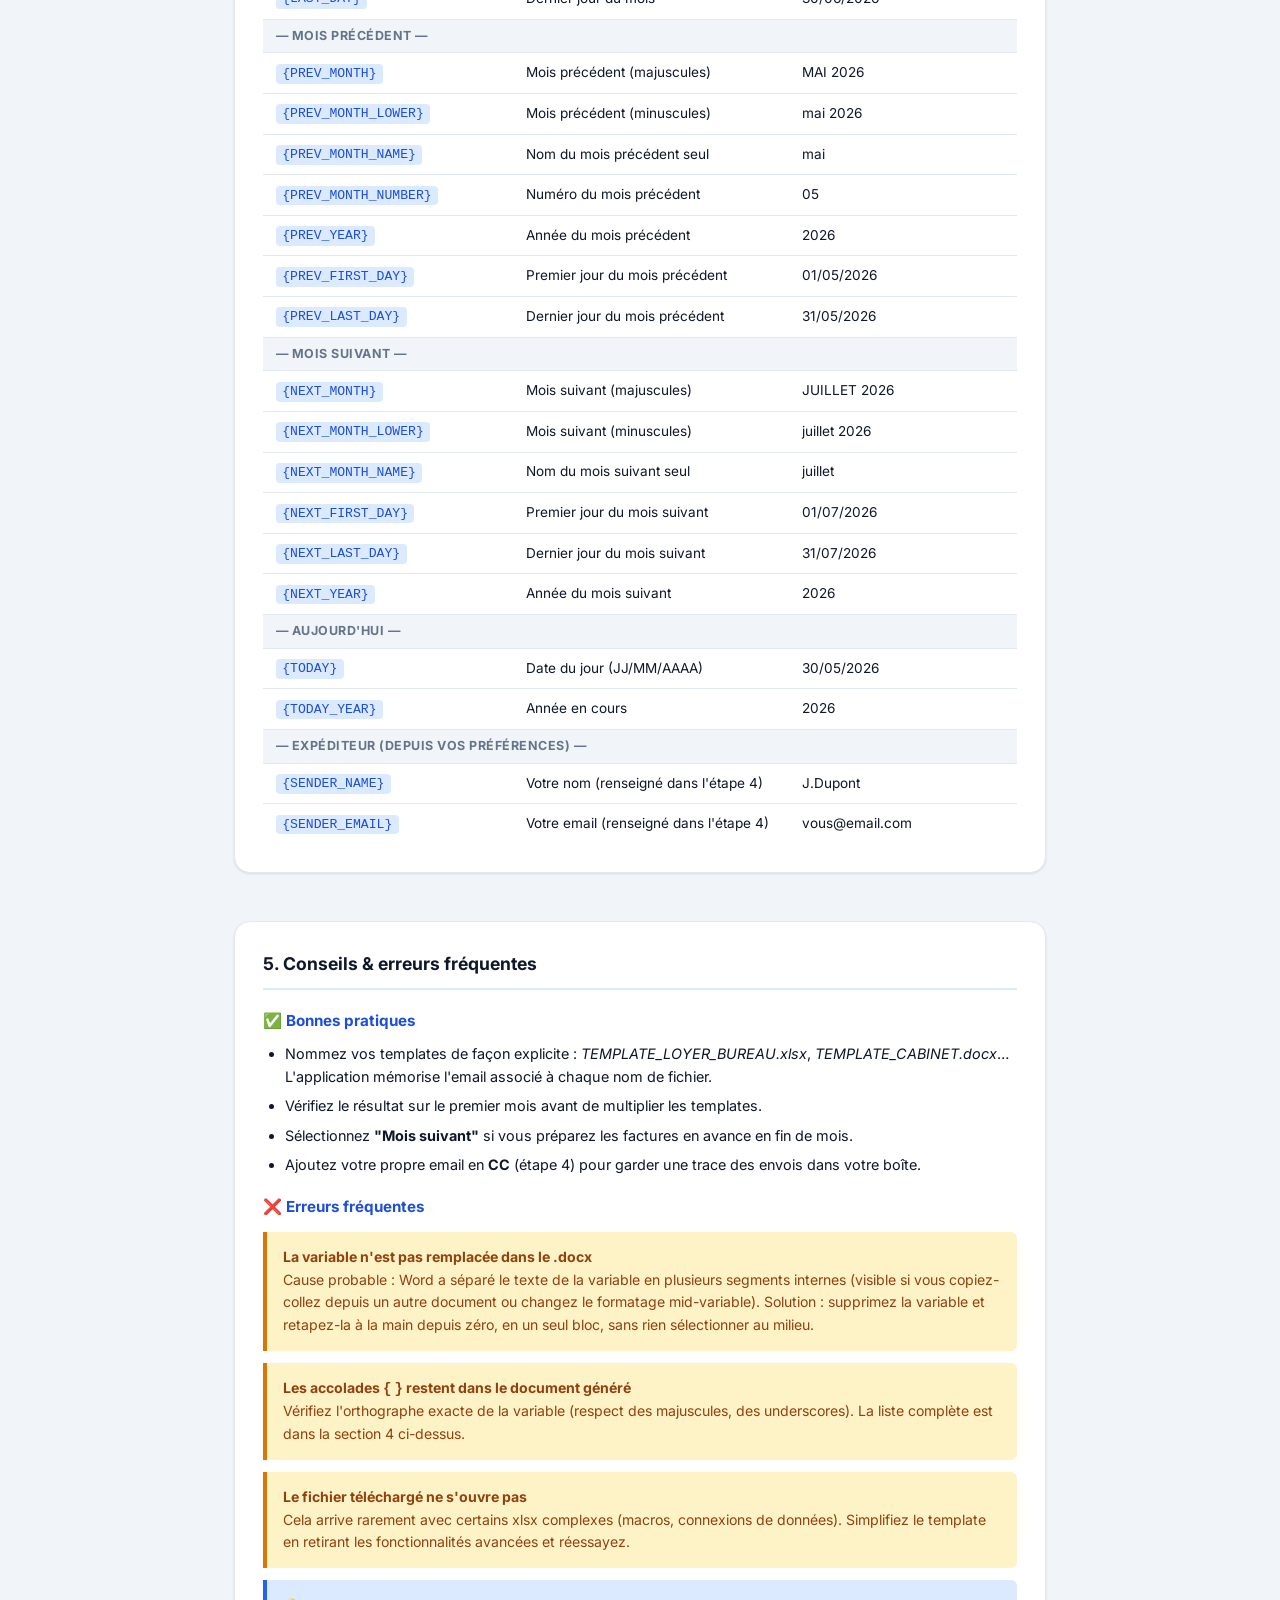
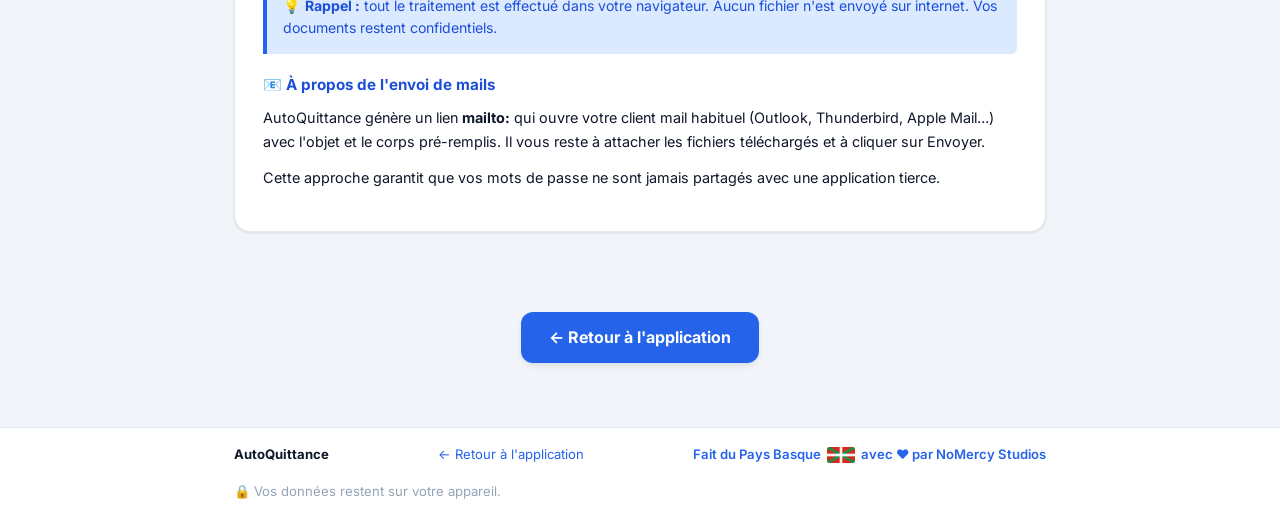
==== commit 63dd38fa: "Footer: NoMercy Studios + Pays Basque flag" ====
--- a/tutorial.html
+++ b/tutorial.html
@@ -434,7 +434,9 @@
     <div class="footer-inner">
       <span class="footer-brand">AutoQuittance</span>
       <a href="index.html">← Retour à l'application</a>
-      <a href="http://www.nomercy-studios.com/" target="_blank" rel="noopener" class="footer-studio">⚡ NomerCy Studios</a>
+      <a href="http://www.nomercy-studios.com/" target="_blank" rel="noopener" class="footer-studio">
+        Fait du Pays Basque <img src="basque.jpg" alt="Drapeau basque" class="footer-flag"> avec ❤️ par NoMercy Studios
+      </a>
       <span class="footer-privacy">🔒 Vos données restent sur votre appareil.</span>
     </div>
   </footer>
--- a/style.css
+++ b/style.css
@@ -624,8 +624,19 @@
   font-weight: 600;
   color: var(--primary);
   transition: color .15s;
-}
-.footer-studio:hover { color: var(--primary-dark); }
+  display: inline-flex;
+  align-items: center;
+  gap: .35rem;
+  text-decoration: none;
+}
+.footer-studio:hover { color: var(--primary-dark); text-decoration: none; }
+.footer-flag {
+  height: 16px;
+  width: auto;
+  border-radius: 2px;
+  vertical-align: middle;
+  display: inline-block;
+}
 
 /* ---------- Tutorial page ---------- */
 .tutorial-main {
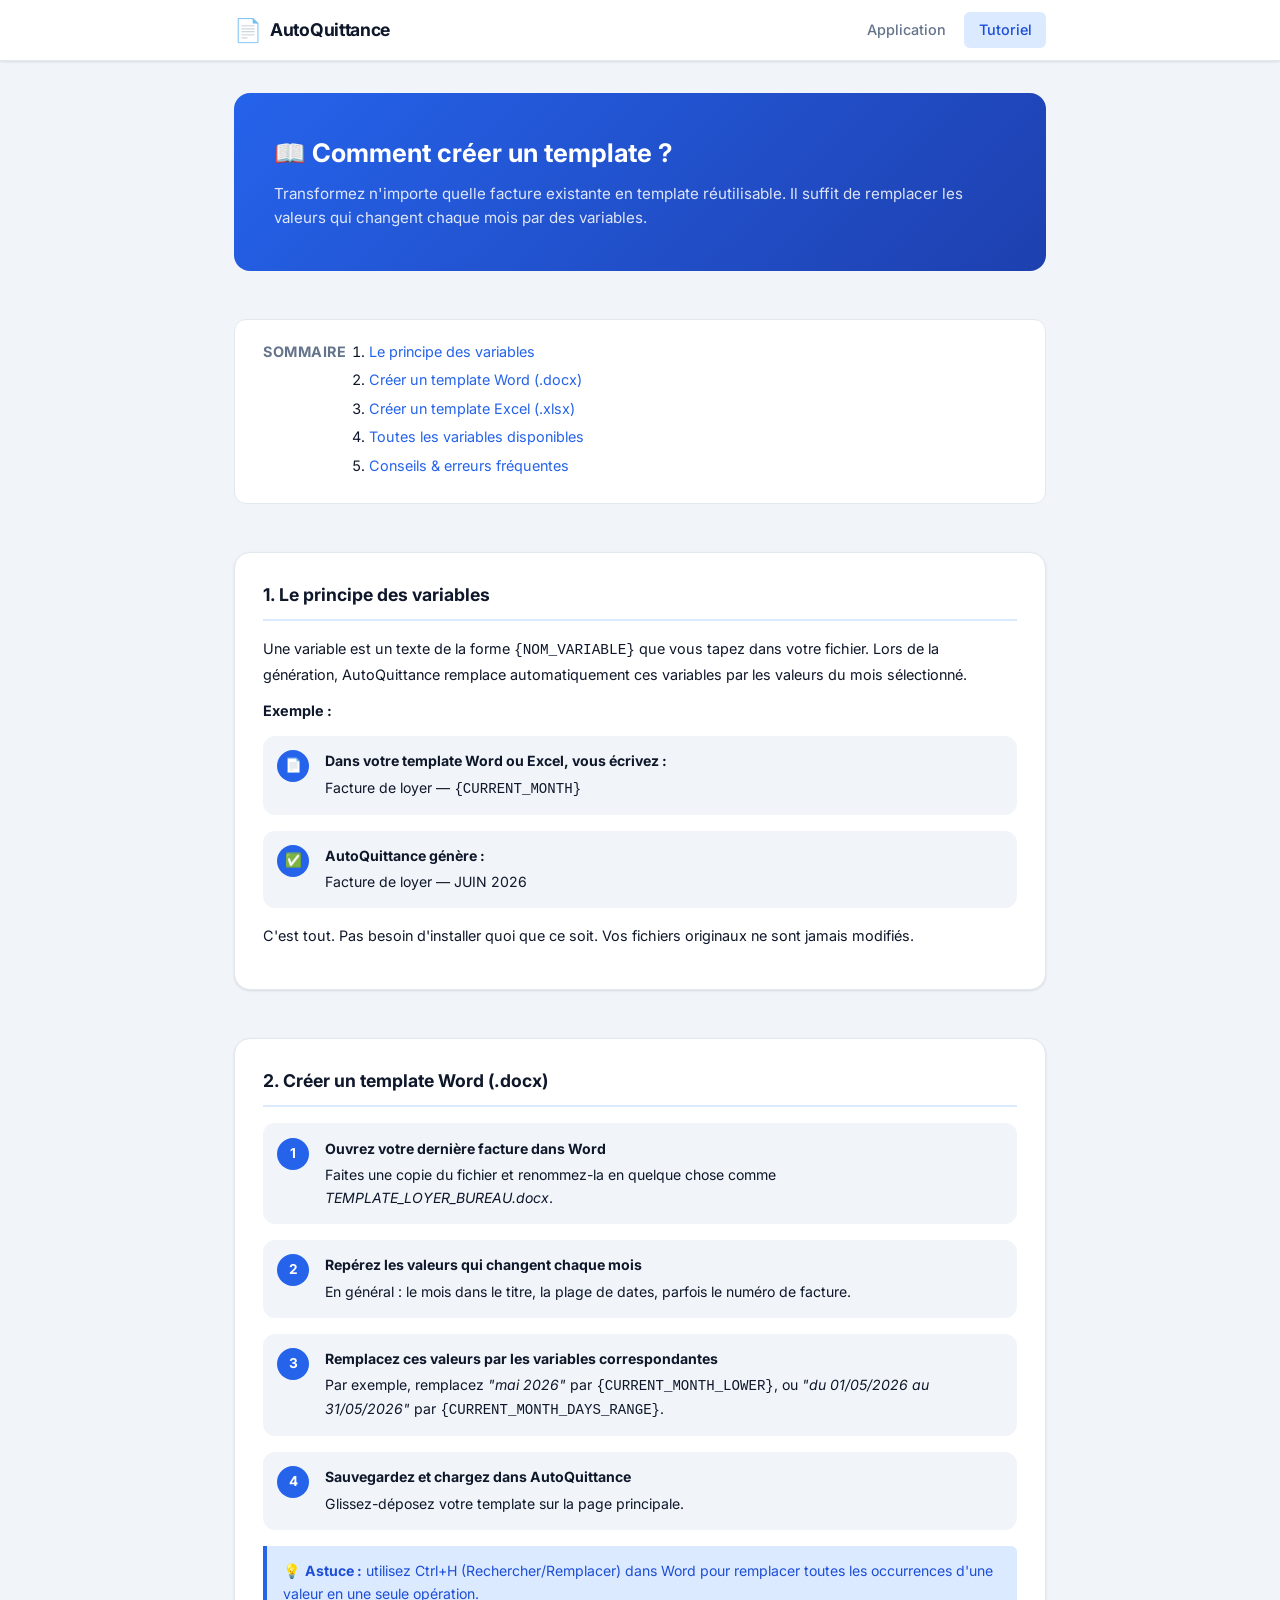
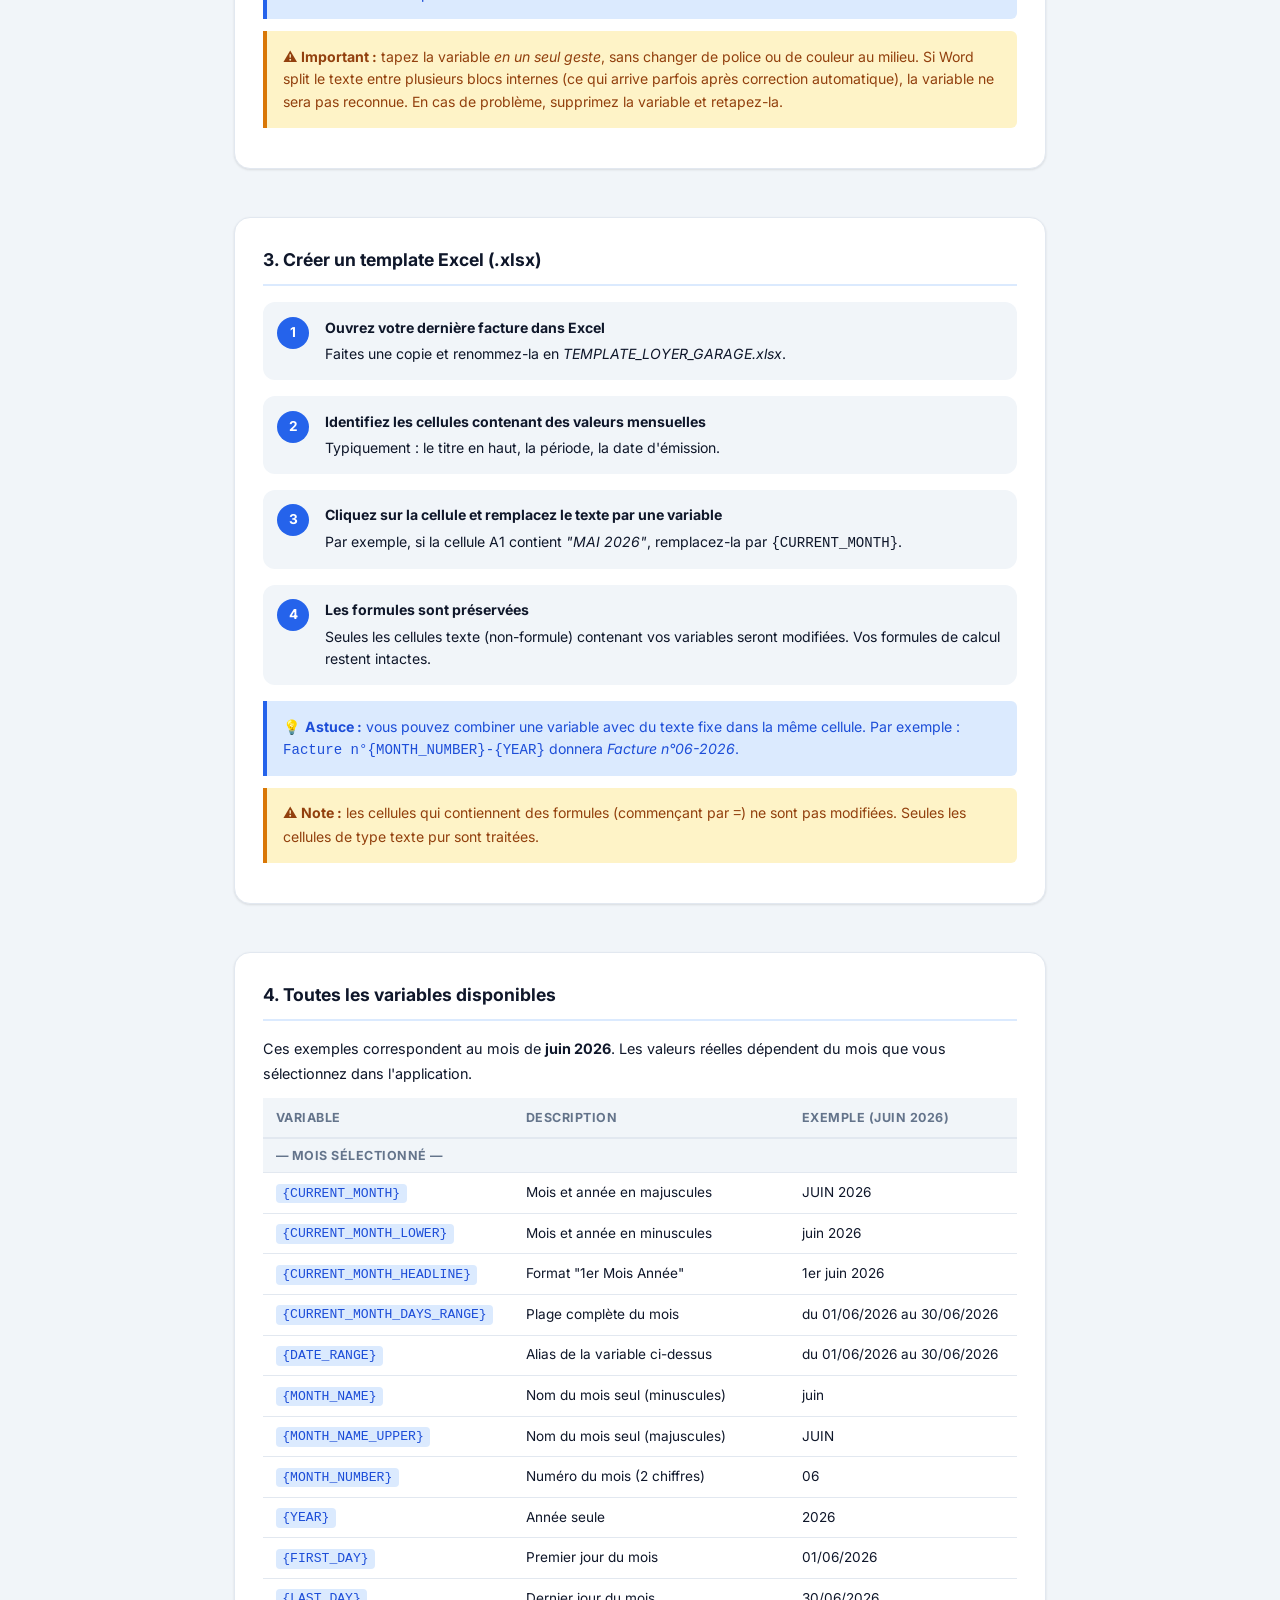
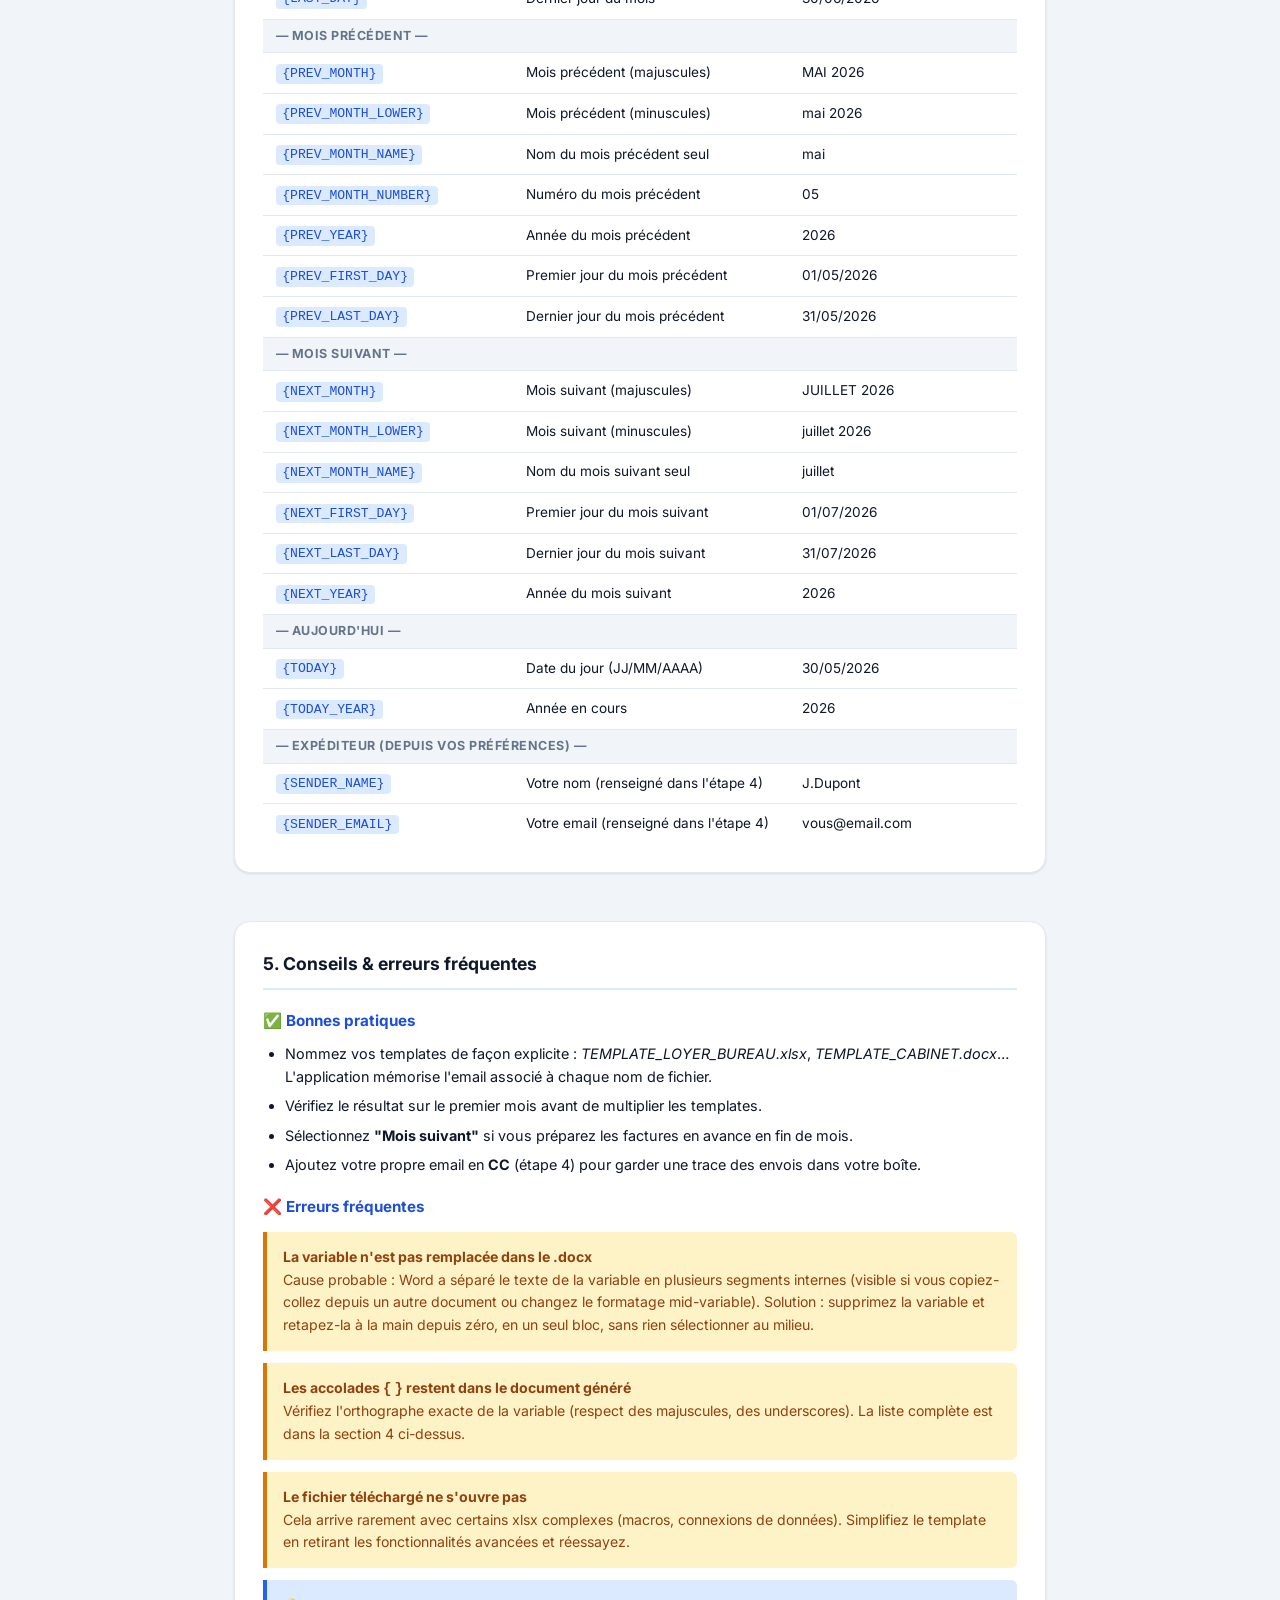
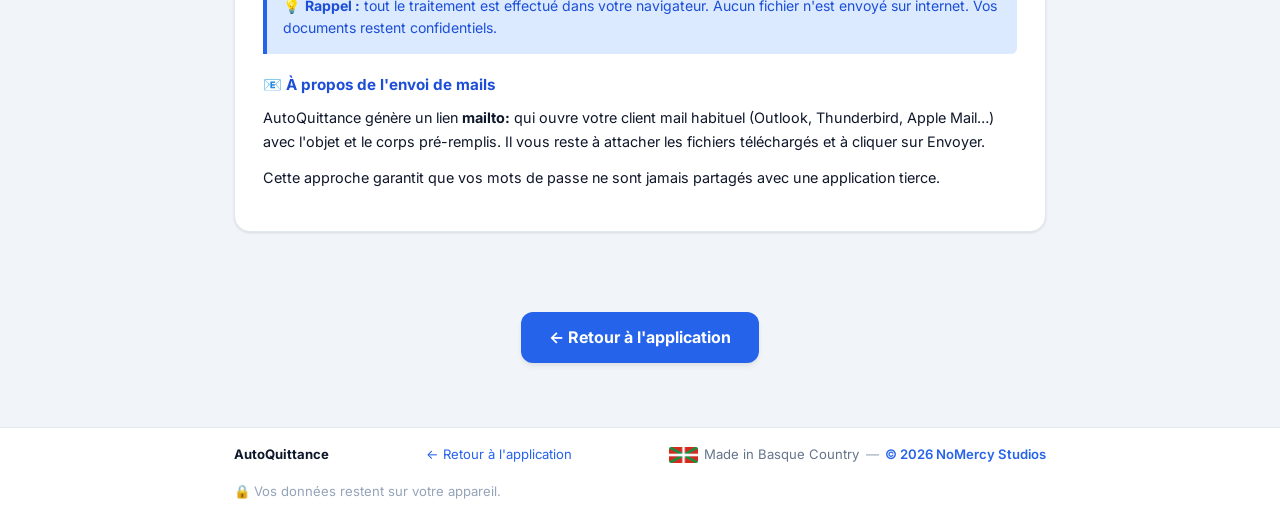
==== commit cdea19e7: "Footer: copyright + Made in Basque Country + assets/basque.png" ====
--- a/tutorial.html
+++ b/tutorial.html
@@ -434,9 +434,12 @@
     <div class="footer-inner">
       <span class="footer-brand">AutoQuittance</span>
       <a href="index.html">← Retour à l'application</a>
-      <a href="http://www.nomercy-studios.com/" target="_blank" rel="noopener" class="footer-studio">
-        Fait du Pays Basque <img src="basque.jpg" alt="Drapeau basque" class="footer-flag"> avec ❤️ par NoMercy Studios
-      </a>
+      <div class="footer-made">
+        <img src="./assets/basque.png" alt="Basque Country" class="footer-flag">
+        <span>Made in Basque Country</span>
+        <span class="footer-sep">—</span>
+        <a href="http://www.nomercy-studios.com/" target="_blank" rel="noopener" class="footer-studio">© 2026 NoMercy Studios</a>
+      </div>
       <span class="footer-privacy">🔒 Vos données restent sur votre appareil.</span>
     </div>
   </footer>
--- a/style.css
+++ b/style.css
@@ -624,9 +624,6 @@
   font-weight: 600;
   color: var(--primary);
   transition: color .15s;
-  display: inline-flex;
-  align-items: center;
-  gap: .35rem;
   text-decoration: none;
 }
 .footer-studio:hover { color: var(--primary-dark); text-decoration: none; }
@@ -637,6 +634,14 @@
   vertical-align: middle;
   display: inline-block;
 }
+.footer-made {
+  display: inline-flex;
+  align-items: center;
+  gap: .4rem;
+  font-size: .82rem;
+  color: var(--text-muted);
+}
+.footer-sep { color: var(--text-light); }
 
 /* ---------- Tutorial page ---------- */
 .tutorial-main {
